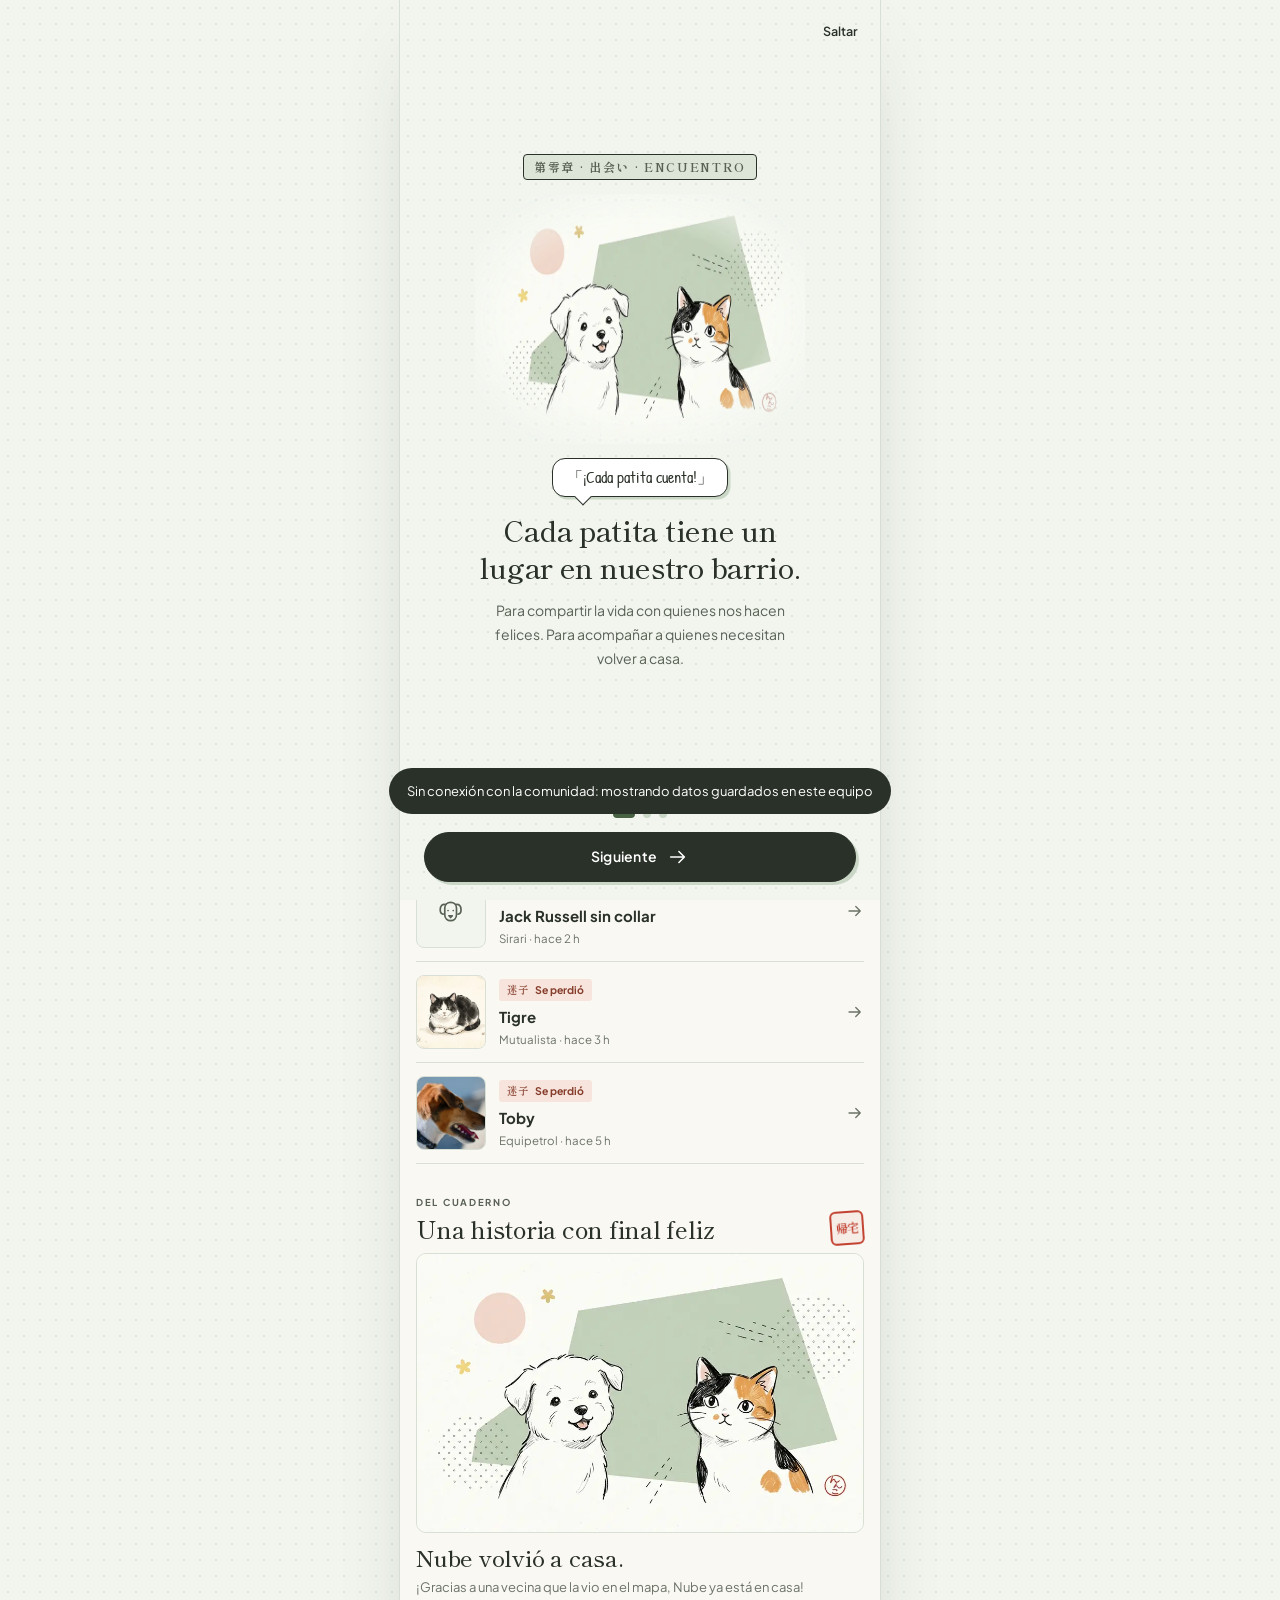
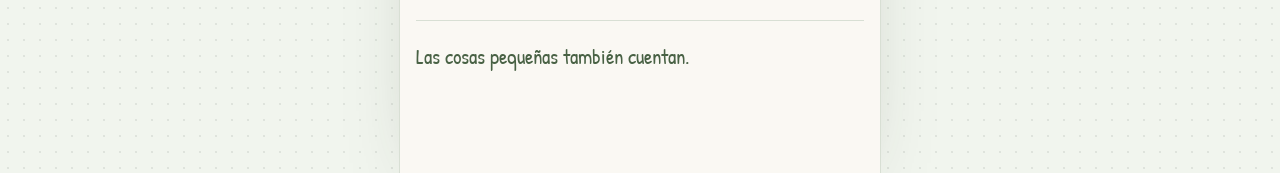
==== dev.html @ 10333ebd "4 Patitas Japón: app móvil en un solo HTML con estilo editorial japonés Bienvenida, avisos con mapa " ====
<!doctype html>
<html lang="es">
<head>
<meta charset="utf-8">
<meta name="viewport" content="width=device-width, initial-scale=1, viewport-fit=cover">
<title>4 Patitas · Cada patita cuenta</title>
<meta name="description" content="Mascotas perdidas, vistas y encontradas en Santa Cruz de la Sierra. Un cuaderno de barrio con estilo japonés.">
<meta name="theme-color" content="#faf8f3">
<meta name="mobile-web-app-capable" content="yes">
<meta name="apple-mobile-web-app-capable" content="yes">
<link rel="preconnect" href="https://fonts.googleapis.com">
<link rel="preconnect" href="https://fonts.gstatic.com" crossorigin>
<link href="https://fonts.googleapis.com/css2?family=Shippori+Mincho:wght@500;700&family=Patrick+Hand&family=Plus+Jakarta+Sans:wght@400;500;600;700&display=swap" rel="stylesheet">
<link rel="icon" type="image/svg+xml" href="assets/logo-original.svg">
<link rel="stylesheet" href="vendor/leaflet.min.css">
<link rel="stylesheet" href="src/css/app.css">
</head>
<body>
<div id="app"></div>
<script src="vendor/vue.global.prod.min.js"></script>
<script src="vendor/leaflet.min.js"></script>
<script src="vendor/supabase.min.js"></script>
<script src="src/js/config.js"></script>
<script src="src/js/data.js"></script>
<script src="src/js/api.js"></script>
<script src="src/js/app.js"></script>
</body>
</html>
---- src/css/app.css ----
/* =====================================================================
   4 PATITAS JAPÓN · app para celular
   Basado en el diseño original (referencia/original.html): editorial japonés
   contemporáneo, papel, tinta verde grisácea, pastel salvia, sello hanko rojo,
   Shippori Mincho + Patrick Hand + Plus Jakarta Sans y garabatos a tinta.
   Mobile-first: una columna de hasta 480px; en pantallas grandes se ve como
   un cuaderno centrado sobre papel punteado. Tema único claro, a propósito.
   ===================================================================== */
:root{
  --paper:#faf8f3; --white:#ffffff; --ink:#2a3128; --ink-light:#596155; --muted:#6b7367; --line:#d8dfd4;
  --pastel:#dce5d8; --pastel-light:#f1f5ee; --pastel-dark:#cad7c6;
  --green:#486144; --green-dark:#31442f; --yellow:#f4dd7e; --hanko:#c24332; --blue:#405c6d;
  --serif:'Shippori Mincho','Hiragino Mincho ProN','Yu Mincho',Georgia,serif;
  --hand:'Patrick Hand','Segoe Print',cursive;
  --sans:'Plus Jakarta Sans',-apple-system,BlinkMacSystemFont,'Segoe UI',sans-serif;
  --top:58px; --nav:68px; --r:14px;
  --safe-b:env(safe-area-inset-bottom,0px); --safe-t:env(safe-area-inset-top,0px);
  color-scheme:light;
}
*{box-sizing:border-box;margin:0;padding:0}
html{-webkit-text-size-adjust:100%;background:var(--pastel-light);overflow-x:clip}
body{font-family:var(--sans);font-size:15px;line-height:1.7;color:var(--ink);background:var(--pastel-light) radial-gradient(rgba(42,49,40,.09) 1.1px,transparent 1.2px) 0 0/16px 16px;-webkit-font-smoothing:antialiased;overflow-x:clip}
img{display:block;max-width:100%}
a{color:inherit;text-decoration:none}
button,input,select,textarea{font:inherit;color:inherit}
button{cursor:pointer;border:0;background:none;-webkit-tap-highlight-color:transparent}
[hidden]{display:none!important}
:focus-visible{outline:2.5px solid var(--hanko);outline-offset:3px;border-radius:6px}
h1,h2,h3{font-family:var(--serif);font-weight:500;line-height:1.28;letter-spacing:-.01em;text-wrap:balance}
.icon{width:22px;height:22px;flex-shrink:0;fill:none;stroke:currentColor;stroke-width:1.7;stroke-linecap:round;stroke-linejoin:round}

/* ---------- el "teléfono": una columna centrada ---------- */
.phone{position:relative;max-width:480px;min-height:100vh;min-height:100dvh;margin:0 auto;background:var(--paper);box-shadow:0 0 0 1px var(--line)}
@media (min-width:560px){ .phone{box-shadow:0 0 0 1px var(--line),0 30px 80px -40px rgba(42,49,40,.35)} }

/* ---------- barra superior ---------- */
.top{position:sticky;top:0;z-index:40;display:flex;align-items:center;justify-content:space-between;gap:10px;height:calc(var(--top) + var(--safe-t));padding:var(--safe-t) 16px 0;background:rgba(250,248,243,.94);backdrop-filter:blur(8px);-webkit-backdrop-filter:blur(8px);border-bottom:1px solid var(--line)}
.brand{display:flex;align-items:center;gap:8px}
.brand img{width:44px;height:auto}
.brand span{font-family:var(--hand);font-size:26px;line-height:1;padding-top:3px}
.brand .titulo{height:34px;width:auto}
.place{display:flex;align-items:center;gap:6px;font-size:11px;line-height:1.25;text-align:right}
.place small{display:block;color:var(--muted);font-size:9.5px}
.place .icon{width:16px;height:16px}
.avatar-btn{width:38px;height:38px;border-radius:50%;border:1.5px solid var(--ink);display:grid;place-items:center;background:var(--pastel);overflow:hidden;font-family:var(--serif);font-weight:700}
.avatar-btn img{width:100%;height:100%;object-fit:cover}
.top__end{display:flex;align-items:center;gap:10px}

/* ---------- vistas ---------- */
.view{padding:18px 16px calc(var(--nav) + 34px + var(--safe-b));animation:enter .45s cubic-bezier(.2,.7,.2,1)}
@keyframes enter{from{opacity:0;transform:translateY(10px)}to{opacity:1;transform:none}}
.stagger>*{animation:enter .5s cubic-bezier(.2,.7,.2,1) both}
.stagger>*:nth-child(2){animation-delay:.05s}.stagger>*:nth-child(3){animation-delay:.1s}.stagger>*:nth-child(4){animation-delay:.15s}
.stagger>*:nth-child(5){animation-delay:.2s}.stagger>*:nth-child(6){animation-delay:.25s}.stagger>*:nth-child(n+7){animation-delay:.3s}

/* ---------- piezas editoriales japonesas ---------- */
.eyebrow{display:block;font-size:9.5px;font-weight:700;letter-spacing:.18em;text-transform:uppercase;color:var(--ink-light)}
.hand{font-family:var(--hand);color:var(--green);font-size:21px;line-height:1.3}
.badge{display:inline-flex;align-items:center;gap:8px;padding:4px 14px 4px 6px;background:var(--pastel);border:1.5px solid var(--ink);border-radius:24px;font-family:var(--hand);font-size:15.5px;font-weight:700;box-shadow:2px 2px 0 var(--ink);white-space:nowrap}
.badge__ico{width:28px;height:28px;border-radius:50%;background:var(--paper);border:1.2px dashed var(--ink);display:grid;place-items:center}
.badge__ico .icon{width:16px;height:16px}
.bubble{position:relative;display:inline-block;background:var(--white);border:1.6px solid var(--ink);border-radius:13px;padding:5px 14px;font-family:var(--hand);font-size:16px;box-shadow:2.5px 2.5px 0 var(--pastel-dark)}
.bubble--tail::after{content:'';position:absolute;bottom:-7px;left:24px;width:11px;height:11px;background:var(--white);border-right:1.6px solid var(--ink);border-bottom:1.6px solid var(--ink);transform:rotate(45deg)}
.jp-tag{display:inline-block;font-family:var(--serif);font-size:12px;font-weight:700;letter-spacing:.14em;padding:2px 10px;background:var(--pastel);border:1px solid var(--ink);border-radius:4px;color:var(--ink-light)}
.sketch{background:url("data:image/svg+xml,%3Csvg xmlns='http://www.w3.org/2000/svg' width='80' height='8' viewBox='0 0 80 8'%3E%3Cpath d='M2 5 Q 20 1, 40 5 T 78 5' fill='none' stroke='%232a3128' stroke-width='2' stroke-linecap='round'/%3E%3C/svg%3E") repeat-x bottom/56px 6px;padding-bottom:7px;-webkit-box-decoration-break:clone;box-decoration-break:clone}
.hanko{display:inline-grid;place-items:center;width:34px;height:34px;border:2px solid var(--hanko);border-radius:6px;color:var(--hanko);font-family:var(--serif);font-weight:700;font-size:12px;line-height:1.05;text-align:center;background:rgba(194,67,50,.06);transform:rotate(-4deg);flex-shrink:0;letter-spacing:-.05em}
.hanko--sm{width:26px;height:26px;font-size:10px;border-width:1.5px}
.rule{height:1px;background:var(--line);border:0;margin:22px 0}
.wave{display:block;width:100%;height:10px;color:var(--ink);opacity:.8}
.dashed-ring{border-radius:50%;border:1.5px dashed rgba(42,49,40,.45);padding:3px;background:var(--pastel)}

/* ---------- botones ---------- */
.btn{display:inline-flex;align-items:center;justify-content:center;gap:10px;min-height:48px;padding:12px 22px;border-radius:28px;background:var(--ink);color:#fff;border:1.5px solid var(--ink);font-weight:600;font-size:14px;letter-spacing:.02em;box-shadow:3px 3px 0 var(--pastel-dark);transition:transform .15s,box-shadow .15s}
.btn:active{transform:translate(2px,2px);box-shadow:1px 1px 0 var(--pastel-dark)}
.btn--light{background:var(--white);color:var(--ink)}
.btn--green{background:var(--green);border-color:var(--green-dark)}
.btn--sm{min-height:40px;padding:8px 15px;font-size:13px}
.btn--full{width:100%}
.btn:disabled{opacity:.5;pointer-events:none}
.link{display:inline-flex;align-items:center;gap:10px;min-height:40px;font-size:13.5px;font-weight:600;border-bottom:1px solid currentColor}
.chip{display:inline-flex;align-items:center;gap:7px;min-height:38px;padding:6px 13px;border-radius:20px;border:1px solid var(--line);background:var(--white);font-size:12.5px;white-space:nowrap}
.chip.on{background:var(--ink);border-color:var(--ink);color:#fff}
.dot{width:7px;height:7px;border-radius:50%;background:var(--c);flex-shrink:0}
.status{display:inline-flex;align-items:center;gap:6px;min-height:22px;padding:1px 8px;font-size:10.5px;font-weight:700;background:var(--bg);color:var(--fg);border-radius:3px;white-space:nowrap}
.status b{font-family:var(--serif);font-weight:700;opacity:.8}

/* ---------- inicio ---------- */
.hello{display:flex;justify-content:space-between;align-items:flex-start;gap:14px}
.hello h1{font-size:32px;line-height:1.3;margin-top:6px}
.hello p{color:var(--muted);font-size:13.5px;margin-top:14px}
.hello__art{width:96px;flex-shrink:0;margin-top:14px}
.directory{margin-top:22px;border-top:1px solid var(--line)}
.directory a{display:flex;align-items:center;gap:14px;min-height:66px;border-bottom:1px solid var(--line)}
.directory .n{font-family:var(--serif);font-size:26px;color:var(--green);width:34px}
.directory strong{display:block;font-size:14px}
.directory span{display:block;font-size:11.5px;color:var(--muted)}
.directory .icon:last-child{margin-left:auto;width:18px}
.heading{display:flex;justify-content:space-between;align-items:flex-end;gap:12px;margin:30px 0 8px}
.heading h2{font-size:24px;margin-top:4px}
.strip{margin:26px -16px 0;background:var(--white);border-block:1px solid var(--line);padding:18px 16px;display:grid;grid-template-columns:1fr auto;gap:12px;align-items:center}
.strip img{width:100%;max-width:260px;border-radius:10px}
.strip .hand{transform:rotate(-3deg)}
.story{display:block;width:100%;text-align:left;margin-top:8px}
.story img{width:100%;aspect-ratio:16/10;object-fit:cover;border-radius:10px;border:1px solid var(--line)}
.story h3{font-size:23px;margin:10px 0 4px}
.story p{font-size:13px;color:var(--muted)}

/* tarjeta de aviso */
.report{display:flex;align-items:center;gap:13px;width:100%;text-align:left;padding:13px 0;border-bottom:1px solid var(--line)}
.report__img{width:70px;height:74px;border-radius:8px;overflow:hidden;flex-shrink:0;background:var(--pastel-light);border:1px solid var(--line)}
.report__img img{width:100%;height:100%;object-fit:cover}
.report > div{flex:1;min-width:0}
.report strong{display:block;font-size:15px;margin-top:3px;overflow:hidden;text-overflow:ellipsis;white-space:nowrap}
.report p{font-size:11.5px;color:var(--muted)}
.report > .icon{width:18px;color:var(--muted)}
.blank{width:100%;height:100%;display:grid;place-items:center;color:var(--ink-light)}
.blank .icon{width:46%;height:46%;stroke-width:1.3}

/* ---------- avisos: mapa y lista ---------- */
.view-head h1{font-size:30px;line-height:1.3;margin:10px 0 8px}
.view-head p{font-size:13px;color:var(--muted)}
.filters{display:flex;gap:6px;overflow-x:auto;scrollbar-width:none;margin:16px -16px 0;padding:0 16px 2px}
.filters::-webkit-scrollbar{display:none}
.search{display:flex;align-items:center;gap:10px;min-height:46px;padding:0 14px;margin-top:12px;background:var(--white);border:1px solid var(--line);border-radius:24px}
.search input{border:0;outline:0;background:none;width:100%;font-size:16px}
.search .icon{width:18px;color:var(--muted)}
.seg{display:grid;grid-template-columns:1fr 1fr;margin-top:12px;border:1.5px solid var(--ink);border-radius:24px;overflow:hidden}
.seg button{min-height:42px;display:flex;align-items:center;justify-content:center;gap:8px;font-size:13px;font-weight:600}
.seg button.on{background:var(--green);color:#fff}
.mapbox{position:relative;margin:14px -16px 0;height:min(62vh,520px);border-block:1px solid var(--line);background:var(--pastel-light)}
.map{position:absolute;inset:0;z-index:1}
.map__tag{position:absolute;z-index:500;top:10px;left:10px;background:var(--white);border:1px solid var(--line);padding:5px 10px;font-size:9px;letter-spacing:.12em;font-weight:700;border-radius:3px}
.map__me{position:absolute;z-index:500;right:10px;bottom:14px}
.map__hint{position:absolute;z-index:500;left:50%;top:10px;transform:translateX(-50%);max-width:calc(100% - 140px)}
.tiles{filter:saturate(.55) sepia(.12) brightness(1.04) contrast(.95)}
.pin{width:46px;height:46px;background:#fff;padding:3px;border:2.2px solid var(--c);border-radius:50% 50% 50% 4px;transform:rotate(-45deg);box-shadow:2px 2px 0 rgba(42,49,40,.18)}
.pin img,.pin .blank{width:100%!important;height:100%!important;border-radius:50%;object-fit:cover;transform:rotate(45deg);max-width:none!important}
.pin .blank{background:var(--bg)}
.pin .blank .icon{width:24px;height:24px}
.pin.lost{animation:pulse 2.4s ease-in-out infinite}
@keyframes pulse{50%{box-shadow:0 0 0 7px rgba(194,67,50,.14),2px 2px 0 rgba(42,49,40,.18)}}
.me-dot{width:18px;height:18px;border-radius:50%;background:var(--blue);border:3px solid #fff;box-shadow:0 0 0 6px rgba(64,92,109,.25)}
.ring-label{font:700 9.5px/1 var(--sans);letter-spacing:.08em;color:var(--ink-light);background:var(--paper);padding:3px 6px;border-radius:3px;white-space:nowrap;transform:translate(-50%,-50%);display:inline-block}
.zone-label{font:600 11px/1 var(--sans);color:var(--ink-light);white-space:nowrap;transform:translate(-50%,-50%)}
.river-label{font:16px/1 var(--hand);color:var(--blue);white-space:nowrap;transform:translate(-50%,-50%) rotate(-82deg);display:inline-block}
.leaflet-container{font-family:var(--sans)}
.leaflet-control-attribution{font-size:9px!important}
.leaflet-bar{border:1px solid var(--line)!important;border-radius:6px!important;box-shadow:none!important}
.leaflet-bar a{color:var(--ink)!important}
.leaflet-top.leaflet-left{top:44px}
.peek{position:absolute;z-index:600;left:10px;right:10px;bottom:12px;display:flex;align-items:center;gap:12px;padding:10px;background:var(--white);border:1.5px solid var(--ink);border-radius:var(--r);box-shadow:3px 3px 0 var(--pastel-dark);text-align:left;animation:up .3s cubic-bezier(.2,.7,.2,1)}
@keyframes up{from{transform:translateY(20px);opacity:0}}
.peek .report__img{width:58px;height:58px}
.peek strong{display:block;font-size:14.5px}
.peek p{font-size:11px;color:var(--muted)}
.map-note{font-size:10.5px;color:var(--muted);margin-top:10px}

/* ---------- hojas (detalle, cuenta, publicar) ---------- */
.sheet-bg{position:fixed;inset:0;z-index:70;background:rgba(42,49,40,.45);animation:fade .25s}
@keyframes fade{from{opacity:0}}
.sheet{position:fixed;z-index:71;left:50%;bottom:0;width:100%;max-width:480px;max-height:94dvh;transform:translateX(-50%);background:var(--paper);border-radius:20px 20px 0 0;overflow-y:auto;overscroll-behavior:contain;animation:sheet .38s cubic-bezier(.2,.8,.2,1);padding-bottom:calc(24px + var(--safe-b))}
@keyframes sheet{from{transform:translate(-50%,100%)}}
.sheet__grab{position:sticky;top:0;z-index:3;display:flex;justify-content:center;padding:8px 0 4px;background:linear-gradient(var(--paper) 70%,transparent)}
.sheet__grab i{width:42px;height:4px;border-radius:4px;background:var(--line)}
.sheet__x{position:absolute;top:12px;right:12px;z-index:4;width:40px;height:40px;border-radius:50%;background:var(--white);border:1.5px solid var(--ink);display:grid;place-items:center}
.sheet__body{padding:6px 18px 0}
.detail-photo{width:100%;aspect-ratio:4/3;object-fit:cover;background:var(--pastel-light)}
.detail-photo.blank{display:grid}
.detail h2{font-size:30px;margin:10px 0 6px}
.meta{font-size:12px;color:var(--muted)}
.kv{display:grid;grid-template-columns:auto 1fr;gap:6px 16px;font-size:13.5px;margin-top:14px;padding-top:12px;border-top:1px solid var(--line)}
.kv dt{font-size:9.5px;font-weight:700;letter-spacing:.14em;text-transform:uppercase;color:var(--muted);padding-top:3px}
.actions{display:flex;flex-wrap:wrap;gap:8px;margin-top:18px}
.iconbtn{display:inline-flex;align-items:center;justify-content:center;gap:6px;min-width:44px;min-height:44px;padding:0 12px;border-radius:22px;border:1px solid var(--line);background:var(--white);font-size:12.5px;font-weight:600}
.iconbtn.on{background:var(--pastel);border-color:var(--ink)}
.iconbtn.on .icon{fill:var(--pastel-dark)}
.match{display:flex;align-items:center;gap:10px;width:100%;text-align:left;padding:9px;border:1.5px solid var(--ink);border-radius:var(--r);background:var(--pastel-light);margin-top:8px}
.match .report__img{width:46px;height:46px;border-radius:50%}
.comments{margin-top:22px;padding-top:16px;border-top:1px solid var(--line)}
.comments h3{font-size:21px}
.comment{font-size:13.5px;margin-top:10px;padding:9px 13px;background:var(--white);border:1px solid var(--line);border-radius:14px 14px 14px 4px}
.comment-form{display:flex;gap:8px;margin-top:12px}
.input{width:100%;min-height:46px;padding:11px 13px;border:1px solid var(--line);border-radius:10px;background:var(--white);font-size:16px;outline:none}
.input:focus{border-color:var(--ink)}
textarea.input{min-height:96px;resize:vertical}

/* ---------- publicar ---------- */
.form{display:grid;gap:16px;margin-top:16px}
.field{display:grid;gap:6px}
.field>label,.field>span{font-size:12.5px;font-weight:700}
.field small{font-size:11px;color:var(--muted);font-weight:500}
.types{display:grid;grid-template-columns:repeat(3,1fr);gap:8px}
.types button{min-height:74px;border:1px solid var(--line);border-radius:12px;background:var(--white);display:flex;flex-direction:column;align-items:center;justify-content:center;gap:5px;font-size:12px;font-weight:600}
.types button.on{background:var(--bg);color:var(--fg);border:1.5px solid var(--ink);box-shadow:2px 2px 0 var(--ink)}
.species{display:flex;gap:6px;flex-wrap:wrap}
.photo-drop{position:relative;display:flex;flex-direction:column;align-items:center;justify-content:center;gap:6px;min-height:150px;border:1.5px dashed #9fae98;border-radius:12px;background:var(--white);overflow:hidden;cursor:pointer;text-align:center}
.photo-drop img{width:100%;max-height:240px;object-fit:cover}
.photo-drop input{position:absolute;inset:0;opacity:0;cursor:pointer}
.photo-drop strong{font-size:13.5px}
.photo-drop span{font-size:11px;color:var(--muted)}
.pickmap{height:220px;border-radius:12px;overflow:hidden;border:1px solid var(--line)}
.grid2{display:grid;grid-template-columns:1fr 1fr;gap:12px}
.error{background:#f7e4dc;color:#863d2c;padding:10px 12px;border-radius:8px;font-size:13px}

/* ---------- cuaderno ---------- */
.tabs{display:flex;gap:22px;border-block:1px solid var(--line);margin:16px 0 22px;overflow-x:auto;scrollbar-width:none}
.tabs button{min-height:46px;font-size:13px;border-bottom:2px solid transparent;white-space:nowrap}
.tabs button.on{border-color:var(--green);font-weight:700}
.post{margin-bottom:26px;padding-bottom:20px;border-bottom:1px solid var(--line)}
.post__head{display:flex;align-items:center;gap:10px;margin-bottom:12px}
.post__head .report__img{width:38px;height:38px;border-radius:50%}
.post__head strong{display:block;font-size:13px}
.post__head small{display:block;font-size:10.5px;color:var(--muted)}
.post__photo{display:block;width:100%;border-radius:12px;overflow:hidden;background:var(--pastel-light);border:1px solid var(--line)}
.post__photo img{width:100%;aspect-ratio:4/3;object-fit:cover}
.post__photo .blank{aspect-ratio:4/3}
.post__bar{display:flex;align-items:center;gap:16px;margin-top:8px}
.post__bar button{display:flex;align-items:center;gap:6px;min-height:42px;font-size:12px}
.post__bar button:last-child{margin-left:auto}
.post__bar .on{color:var(--hanko)}
.post__bar .on .icon{fill:#f7e4dc}
.post h2{font-size:23px;margin:6px 0 4px}
.post p{font-size:14px;line-height:1.8}
.traits{display:flex;flex-wrap:wrap;gap:6px;margin-top:10px}
.traits span{font-size:11px;padding:2px 10px;border:1px solid var(--line);border-radius:12px;background:var(--white)}
.letter{background:var(--white);border:1px solid var(--line);padding:20px 18px;margin-top:6px;border-radius:4px}
.letter p{font-family:var(--serif);font-size:18px;line-height:1.65;margin:10px 0}

/* ---------- guardados y vacíos ---------- */
.empty{text-align:center;padding:30px 16px;border:1.5px dashed var(--line);border-radius:var(--r);background:var(--white);margin-top:10px}
.empty img{width:150px;margin:0 auto 12px;border-radius:50%}
.empty h2{font-size:23px}
.empty p{font-size:13px;color:var(--muted);margin:10px auto 16px;max-width:300px}

/* ---------- barra inferior ---------- */
.nav{position:fixed;z-index:50;left:50%;bottom:0;transform:translateX(-50%);width:100%;max-width:480px;display:grid;grid-template-columns:repeat(5,1fr);align-items:end;padding:6px 6px calc(6px + var(--safe-b));background:rgba(255,255,255,.97);border-top:1px solid var(--line)}
.nav a{display:flex;flex-direction:column;align-items:center;gap:2px;padding:6px 0;font-size:10.5px;color:var(--ink-light);border-radius:12px}
.nav a.on{color:var(--green-dark);font-weight:700;background:var(--pastel-light)}
.nav a.on .icon{color:var(--green)}
.nav a.plus .plus{width:46px;height:46px;border-radius:50%;background:var(--green);color:#fff;display:grid;place-items:center;border:1.5px solid var(--green-dark);box-shadow:2px 2px 0 var(--pastel-dark);margin-top:-18px}
.nav a.plus .plus .icon{width:24px;height:24px;stroke-width:2.2;color:#fff}
.nav a.plus.on{background:none}

/* ---------- bienvenida ---------- */
.welcome{position:fixed;inset:0;z-index:90;background:var(--pastel-light) radial-gradient(rgba(42,49,40,.09) 1.1px,transparent 1.2px) 0 0/16px 16px;display:flex;flex-direction:column;max-width:480px;margin:0 auto;padding:calc(14px + var(--safe-t)) 0 calc(18px + var(--safe-b))}
.welcome__slides{flex:1;display:flex;overflow-x:auto;scroll-snap-type:x mandatory;scrollbar-width:none}
.welcome__slides::-webkit-scrollbar{display:none}
.slide{flex:0 0 100%;scroll-snap-align:center;display:flex;flex-direction:column;align-items:center;justify-content:center;gap:14px;padding:0 24px;text-align:center}
.slide img{width:min(82%,330px);border-radius:16px;mask-image:radial-gradient(ellipse 62% 60% at 50% 50%,#000 60%,transparent 100%);-webkit-mask-image:radial-gradient(ellipse 62% 60% at 50% 50%,#000 60%,transparent 100%)}
.slide h1{font-size:29px}
.slide p{font-size:14px;color:var(--ink-light);max-width:320px}
.welcome__foot{display:flex;flex-direction:column;align-items:center;gap:14px;padding:0 24px}
.dots{display:flex;gap:8px}
.dots i{width:8px;height:8px;border-radius:50%;background:var(--pastel-dark);transition:.3s}
.dots i.on{width:22px;border-radius:5px;background:var(--green)}
.skip{position:absolute;top:calc(12px + var(--safe-t));right:16px;font-size:12.5px;font-weight:600;min-height:40px;padding:0 6px}

/* ---------- cuenta ---------- */
.eauth{display:grid;gap:12px;margin-top:14px}
.eauth__tabs{display:grid;grid-template-columns:1fr 1fr;border:1.5px solid var(--ink);border-radius:24px;overflow:hidden}
.eauth__tabs button{min-height:42px;font-size:13px;font-weight:600}
.eauth__tabs button.on{background:var(--green);color:#fff}
.eauth__pass{position:relative}
.eauth__pass .input{padding-right:50px}
.eauth__eye{position:absolute;right:4px;top:50%;transform:translateY(-50%);width:42px;height:42px;display:grid;place-items:center}
.ok{background:#e6eddf;color:#405637;padding:10px 12px;border-radius:8px;font-size:13px}
.textlink{font-size:13px;font-weight:600;text-decoration:underline;text-underline-offset:3px;justify-self:center;min-height:40px}
.faq{border-top:1px solid var(--line);margin-top:10px}
.faq details{border-bottom:1px solid var(--line)}
.faq summary{display:flex;justify-content:space-between;gap:14px;padding:15px 0;font-size:14px;cursor:pointer;list-style:none}
.faq summary::-webkit-details-marker{display:none}
.faq summary::after{content:'+';font-size:20px;line-height:1;transition:transform .2s}
.faq details[open] summary::after{transform:rotate(45deg)}
.faq details p{font-size:13px;color:var(--muted);padding-bottom:16px}

.toast{position:fixed;z-index:120;left:50%;bottom:calc(var(--nav) + 18px + var(--safe-b));transform:translateX(-50%);max-width:calc(100% - 32px);width:max-content;background:var(--ink);color:#fff;padding:12px 18px;border-radius:24px;font-size:13px;text-align:center;animation:up .3s}
.live{display:inline-block;width:7px;height:7px;border-radius:50%;background:var(--green);margin-right:5px;vertical-align:middle;animation:blink 1.8s ease-in-out infinite}
@keyframes blink{50%{opacity:.3}}

@media (prefers-reduced-motion:reduce){*,*::before,*::after{animation:none!important;transition:none!important}}
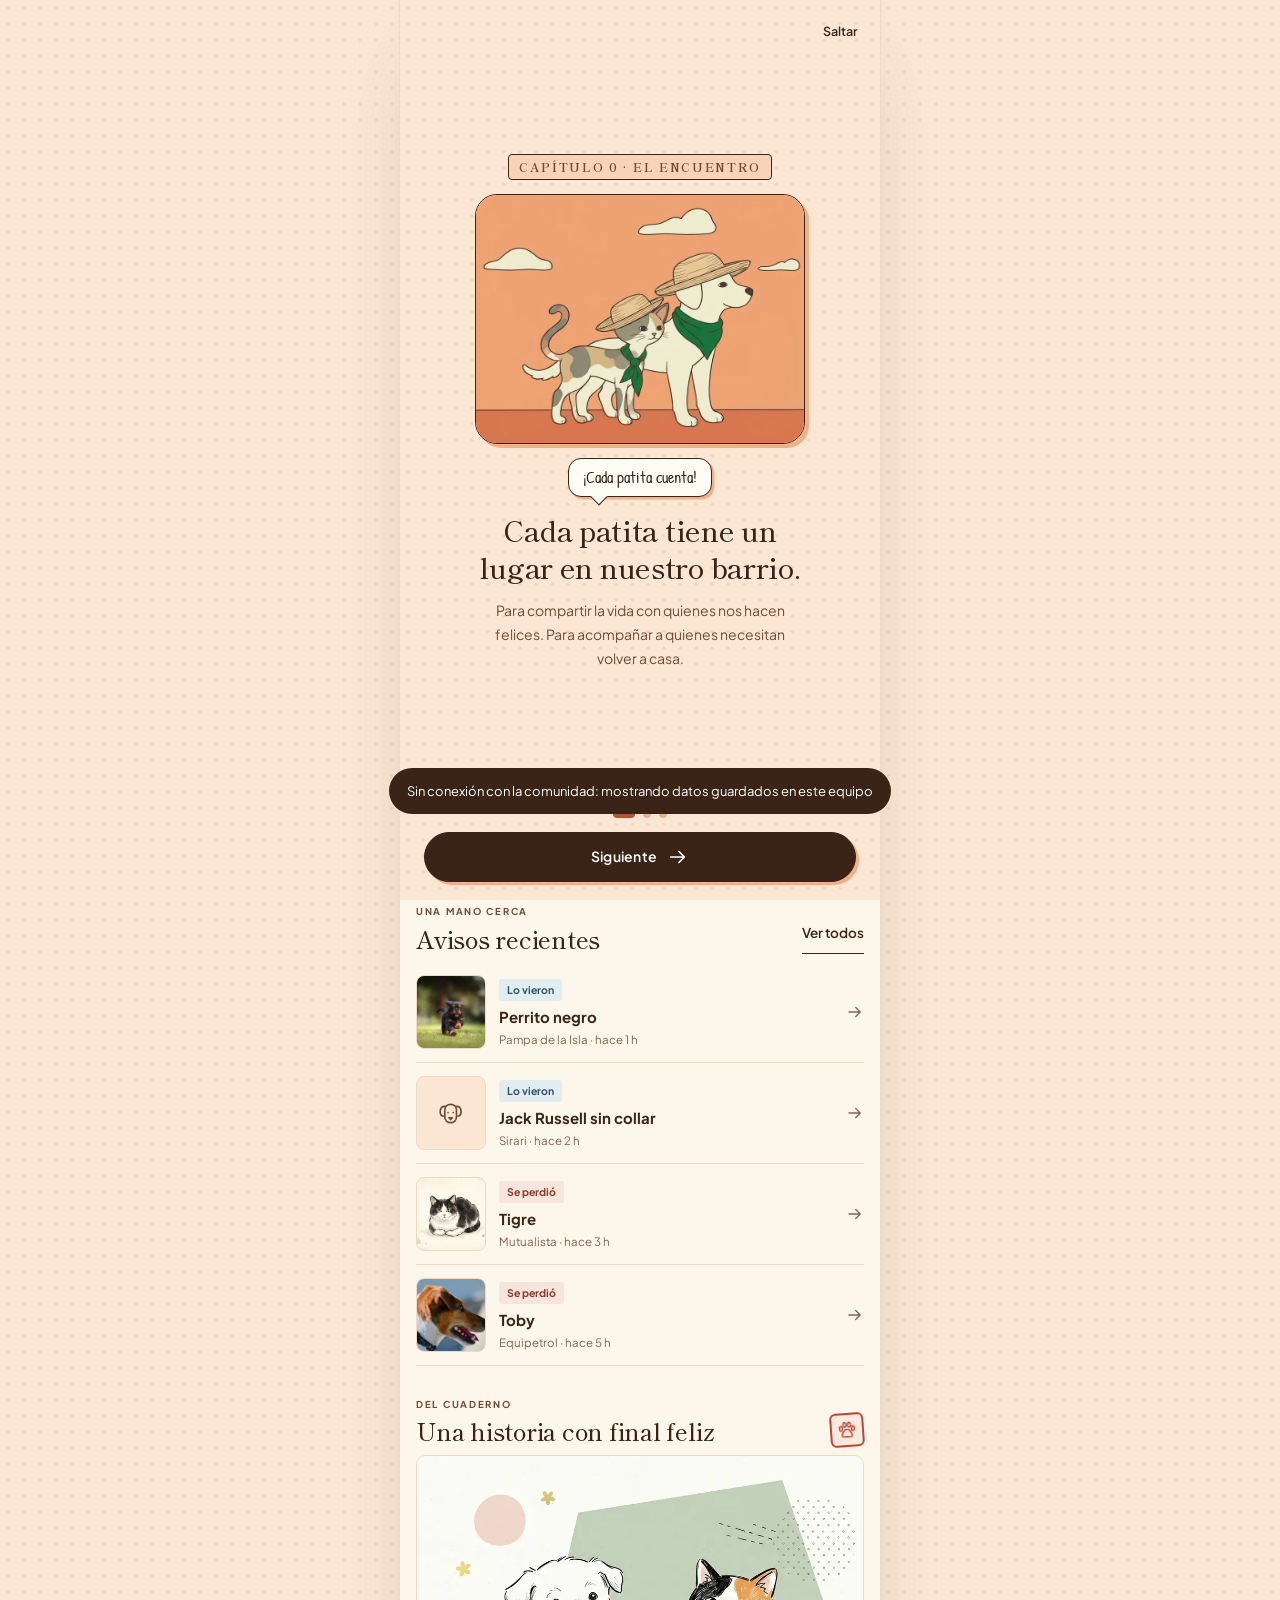
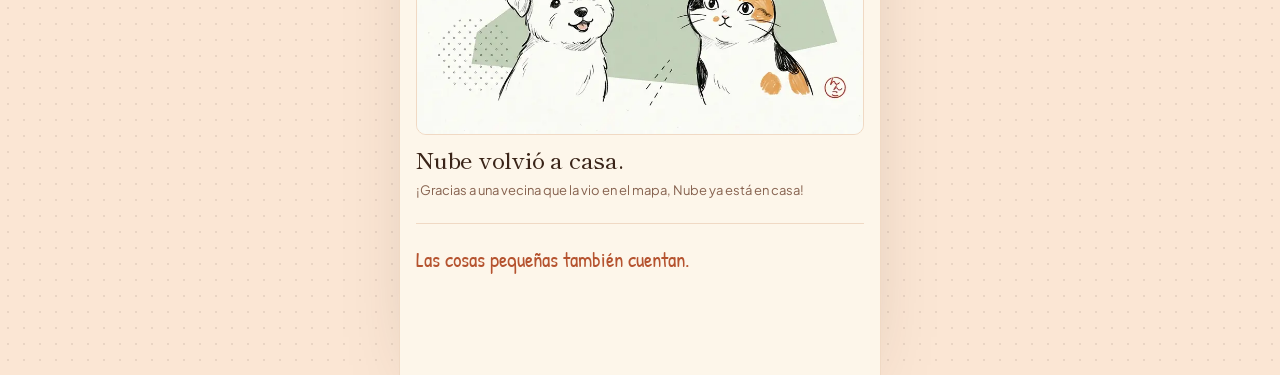
==== commit d7ee0977: "Paleta salmón y terracota, mascota oficial y logotipo nuevo (versión 1.1) - Paleta tomada de la ilus" ====
--- a/dev.html
+++ b/dev.html
@@ -5,13 +5,13 @@
 <meta name="viewport" content="width=device-width, initial-scale=1, viewport-fit=cover">
 <title>4 Patitas · Cada patita cuenta</title>
 <meta name="description" content="Mascotas perdidas, vistas y encontradas en Santa Cruz de la Sierra. Un cuaderno de barrio con estilo japonés.">
-<meta name="theme-color" content="#faf8f3">
+<meta name="theme-color" content="#fbe6d4">
 <meta name="mobile-web-app-capable" content="yes">
 <meta name="apple-mobile-web-app-capable" content="yes">
 <link rel="preconnect" href="https://fonts.googleapis.com">
 <link rel="preconnect" href="https://fonts.gstatic.com" crossorigin>
 <link href="https://fonts.googleapis.com/css2?family=Shippori+Mincho:wght@500;700&family=Patrick+Hand&family=Plus+Jakarta+Sans:wght@400;500;600;700&display=swap" rel="stylesheet">
-<link rel="icon" type="image/svg+xml" href="assets/logo-original.svg">
+<link rel="icon" type="image/png" href="assets/icono.png">
 <link rel="stylesheet" href="vendor/leaflet.min.css">
 <link rel="stylesheet" href="src/css/app.css">
 </head>
--- a/src/css/app.css
+++ b/src/css/app.css
@@ -1,15 +1,17 @@
 /* =====================================================================
    4 PATITAS JAPÓN · app para celular
-   Basado en el diseño original (referencia/original.html): editorial japonés
-   contemporáneo, papel, tinta verde grisácea, pastel salvia, sello hanko rojo,
+   Basado en el diseño original (referencia/original.html): editorial de inspiración
+   japonesa, papel crema, tinta café, tonos salmón y terracota, sello hanko rojo,
    Shippori Mincho + Patrick Hand + Plus Jakarta Sans y garabatos a tinta.
    Mobile-first: una columna de hasta 480px; en pantallas grandes se ve como
    un cuaderno centrado sobre papel punteado. Tema único claro, a propósito.
    ===================================================================== */
 :root{
-  --paper:#faf8f3; --white:#ffffff; --ink:#2a3128; --ink-light:#596155; --muted:#6b7367; --line:#d8dfd4;
-  --pastel:#dce5d8; --pastel-light:#f1f5ee; --pastel-dark:#cad7c6;
-  --green:#486144; --green-dark:#31442f; --yellow:#f4dd7e; --hanko:#c24332; --blue:#405c6d;
+  /* paleta tomada de la ilustración de la mascota: cielo salmón, suelo terracota, nubes crema, tinta café */
+  --paper:#fdf6ea; --white:#fffcf5; --ink:#3a2418; --ink-light:#6e4b38; --muted:#86624f; --line:#f0d9c4;
+  --pastel:#f9d3b8; --pastel-light:#fbe6d4; --pastel-dark:#efb08c;
+  --green:#b5532f; --green-dark:#86391d; --yellow:#efd49b; --hanko:#c24332; --blue:#405c6d;
+  --salmon:#efa274; --terracota:#d7774f; --bandana:#1b743c;
   --serif:'Shippori Mincho','Hiragino Mincho ProN','Yu Mincho',Georgia,serif;
   --hand:'Patrick Hand','Segoe Print',cursive;
   --sans:'Plus Jakarta Sans',-apple-system,BlinkMacSystemFont,'Segoe UI',sans-serif;
@@ -19,7 +21,7 @@
 }
 *{box-sizing:border-box;margin:0;padding:0}
 html{-webkit-text-size-adjust:100%;background:var(--pastel-light);overflow-x:clip}
-body{font-family:var(--sans);font-size:15px;line-height:1.7;color:var(--ink);background:var(--pastel-light) radial-gradient(rgba(42,49,40,.09) 1.1px,transparent 1.2px) 0 0/16px 16px;-webkit-font-smoothing:antialiased;overflow-x:clip}
+body{font-family:var(--sans);font-size:15px;line-height:1.7;color:var(--ink);background:var(--pastel-light) radial-gradient(rgba(58,36,24,.09) 1.1px,transparent 1.2px) 0 0/16px 16px;-webkit-font-smoothing:antialiased;overflow-x:clip}
 img{display:block;max-width:100%}
 a{color:inherit;text-decoration:none}
 button,input,select,textarea{font:inherit;color:inherit}
@@ -31,14 +33,14 @@
 
 /* ---------- el "teléfono": una columna centrada ---------- */
 .phone{position:relative;max-width:480px;min-height:100vh;min-height:100dvh;margin:0 auto;background:var(--paper);box-shadow:0 0 0 1px var(--line)}
-@media (min-width:560px){ .phone{box-shadow:0 0 0 1px var(--line),0 30px 80px -40px rgba(42,49,40,.35)} }
+@media (min-width:560px){ .phone{box-shadow:0 0 0 1px var(--line),0 30px 80px -40px rgba(58,36,24,.35)} }
 
 /* ---------- barra superior ---------- */
-.top{position:sticky;top:0;z-index:40;display:flex;align-items:center;justify-content:space-between;gap:10px;height:calc(var(--top) + var(--safe-t));padding:var(--safe-t) 16px 0;background:rgba(250,248,243,.94);backdrop-filter:blur(8px);-webkit-backdrop-filter:blur(8px);border-bottom:1px solid var(--line)}
+.top{position:sticky;top:0;z-index:40;display:flex;align-items:center;justify-content:space-between;gap:10px;height:calc(var(--top) + var(--safe-t));padding:var(--safe-t) 16px 0;background:rgba(253,246,234,.94);backdrop-filter:blur(8px);-webkit-backdrop-filter:blur(8px);border-bottom:1px solid var(--line)}
 .brand{display:flex;align-items:center;gap:8px}
 .brand img{width:44px;height:auto}
 .brand span{font-family:var(--hand);font-size:26px;line-height:1;padding-top:3px}
-.brand .titulo{height:34px;width:auto}
+.brand .titulo{height:38px;width:auto;max-width:min(190px,52vw);object-fit:contain;object-position:left center}
 .place{display:flex;align-items:center;gap:6px;font-size:11px;line-height:1.25;text-align:right}
 .place small{display:block;color:var(--muted);font-size:9.5px}
 .place .icon{width:16px;height:16px}
@@ -64,10 +66,12 @@
 .jp-tag{display:inline-block;font-family:var(--serif);font-size:12px;font-weight:700;letter-spacing:.14em;padding:2px 10px;background:var(--pastel);border:1px solid var(--ink);border-radius:4px;color:var(--ink-light)}
 .sketch{background:url("data:image/svg+xml,%3Csvg xmlns='http://www.w3.org/2000/svg' width='80' height='8' viewBox='0 0 80 8'%3E%3Cpath d='M2 5 Q 20 1, 40 5 T 78 5' fill='none' stroke='%232a3128' stroke-width='2' stroke-linecap='round'/%3E%3C/svg%3E") repeat-x bottom/56px 6px;padding-bottom:7px;-webkit-box-decoration-break:clone;box-decoration-break:clone}
 .hanko{display:inline-grid;place-items:center;width:34px;height:34px;border:2px solid var(--hanko);border-radius:6px;color:var(--hanko);font-family:var(--serif);font-weight:700;font-size:12px;line-height:1.05;text-align:center;background:rgba(194,67,50,.06);transform:rotate(-4deg);flex-shrink:0;letter-spacing:-.05em}
+.hanko .icon{width:18px;height:18px;stroke-width:1.8}
+.hanko--sm .icon{width:14px;height:14px}
 .hanko--sm{width:26px;height:26px;font-size:10px;border-width:1.5px}
 .rule{height:1px;background:var(--line);border:0;margin:22px 0}
 .wave{display:block;width:100%;height:10px;color:var(--ink);opacity:.8}
-.dashed-ring{border-radius:50%;border:1.5px dashed rgba(42,49,40,.45);padding:3px;background:var(--pastel)}
+.dashed-ring{border-radius:50%;border:1.5px dashed rgba(58,36,24,.45);padding:3px;background:var(--pastel)}
 
 /* ---------- botones ---------- */
 .btn{display:inline-flex;align-items:center;justify-content:center;gap:10px;min-height:48px;padding:12px 22px;border-radius:28px;background:var(--ink);color:#fff;border:1.5px solid var(--ink);font-weight:600;font-size:14px;letter-spacing:.02em;box-shadow:3px 3px 0 var(--pastel-dark);transition:transform .15s,box-shadow .15s}
@@ -88,7 +92,6 @@
 .hello{display:flex;justify-content:space-between;align-items:flex-start;gap:14px}
 .hello h1{font-size:32px;line-height:1.3;margin-top:6px}
 .hello p{color:var(--muted);font-size:13.5px;margin-top:14px}
-.hello__art{width:96px;flex-shrink:0;margin-top:14px}
 .directory{margin-top:22px;border-top:1px solid var(--line)}
 .directory a{display:flex;align-items:center;gap:14px;min-height:66px;border-bottom:1px solid var(--line)}
 .directory .n{font-family:var(--serif);font-size:26px;color:var(--green);width:34px}
@@ -100,6 +103,10 @@
 .strip{margin:26px -16px 0;background:var(--white);border-block:1px solid var(--line);padding:18px 16px;display:grid;grid-template-columns:1fr auto;gap:12px;align-items:center}
 .strip img{width:100%;max-width:260px;border-radius:10px}
 .strip .hand{transform:rotate(-3deg)}
+/* la mascota de la app: tarjeta salmón a todo lo ancho con la nota a mano debajo */
+.strip--mascota{grid-template-columns:minmax(0,1fr);background:var(--salmon);border-color:var(--pastel-dark);padding:14px 16px 16px;text-align:center}
+.strip--mascota img{width:100%;max-width:100%;height:auto;border-radius:14px;border:1.5px solid var(--ink)}
+.strip--mascota .hand{color:var(--ink);transform:rotate(-2deg);margin-top:-4px}
 .story{display:block;width:100%;text-align:left;margin-top:8px}
 .story img{width:100%;aspect-ratio:16/10;object-fit:cover;border-radius:10px;border:1px solid var(--line)}
 .story h3{font-size:23px;margin:10px 0 4px}
@@ -119,6 +126,19 @@
 /* ---------- avisos: mapa y lista ---------- */
 .view-head h1{font-size:30px;line-height:1.3;margin:10px 0 8px}
 .view-head p{font-size:13px;color:var(--muted)}
+.view-head--art{position:relative}
+.view-head--art h1,.view-head--art p{padding-right:104px}
+.view-head__art{position:absolute;right:-6px;top:30px;width:108px;height:auto;pointer-events:none;animation:sniff 3.2s ease-in-out infinite}
+/* el gatito respira despacio mientras duerme */
+.view-head__art--calm{animation:breathe 4s ease-in-out infinite;transform-origin:50% 90%}
+@keyframes breathe{0%,100%{transform:scale(1)}50%{transform:scale(1.03,1.015)}}
+/* el perrito se balancea contento con su volante */
+.view-head__art--wag{animation:wag 2.6s ease-in-out infinite;transform-origin:50% 95%}
+@keyframes wag{0%,100%{transform:rotate(0)}30%{transform:rotate(2.5deg)}60%{transform:rotate(-2deg)}}
+/* estado vacío de guardados: la gatita espera con su marcador */
+.empty__art{width:170px;height:auto;margin:0 auto 6px;animation:wag 3s ease-in-out infinite;transform-origin:50% 95%}
+@keyframes sniff{0%,100%{transform:rotate(0)}50%{transform:rotate(-3deg) translateY(1px)}}
+@media (prefers-reduced-motion:reduce){.view-head__art{animation:none}}
 .filters{display:flex;gap:6px;overflow-x:auto;scrollbar-width:none;margin:16px -16px 0;padding:0 16px 2px}
 .filters::-webkit-scrollbar{display:none}
 .search{display:flex;align-items:center;gap:10px;min-height:46px;padding:0 14px;margin-top:12px;background:var(--white);border:1px solid var(--line);border-radius:24px}
@@ -132,13 +152,13 @@
 .map__tag{position:absolute;z-index:500;top:10px;left:10px;background:var(--white);border:1px solid var(--line);padding:5px 10px;font-size:9px;letter-spacing:.12em;font-weight:700;border-radius:3px}
 .map__me{position:absolute;z-index:500;right:10px;bottom:14px}
 .map__hint{position:absolute;z-index:500;left:50%;top:10px;transform:translateX(-50%);max-width:calc(100% - 140px)}
-.tiles{filter:saturate(.55) sepia(.12) brightness(1.04) contrast(.95)}
-.pin{width:46px;height:46px;background:#fff;padding:3px;border:2.2px solid var(--c);border-radius:50% 50% 50% 4px;transform:rotate(-45deg);box-shadow:2px 2px 0 rgba(42,49,40,.18)}
+.tiles{filter:saturate(.6) sepia(.28) hue-rotate(-10deg) brightness(1.03) contrast(.95)}
+.pin{width:46px;height:46px;background:#fff;padding:3px;border:2.2px solid var(--c);border-radius:50% 50% 50% 4px;transform:rotate(-45deg);box-shadow:2px 2px 0 rgba(58,36,24,.18)}
 .pin img,.pin .blank{width:100%!important;height:100%!important;border-radius:50%;object-fit:cover;transform:rotate(45deg);max-width:none!important}
 .pin .blank{background:var(--bg)}
 .pin .blank .icon{width:24px;height:24px}
 .pin.lost{animation:pulse 2.4s ease-in-out infinite}
-@keyframes pulse{50%{box-shadow:0 0 0 7px rgba(194,67,50,.14),2px 2px 0 rgba(42,49,40,.18)}}
+@keyframes pulse{50%{box-shadow:0 0 0 7px rgba(194,67,50,.14),2px 2px 0 rgba(58,36,24,.18)}}
 .me-dot{width:18px;height:18px;border-radius:50%;background:var(--blue);border:3px solid #fff;box-shadow:0 0 0 6px rgba(64,92,109,.25)}
 .ring-label{font:700 9.5px/1 var(--sans);letter-spacing:.08em;color:var(--ink-light);background:var(--paper);padding:3px 6px;border-radius:3px;white-space:nowrap;transform:translate(-50%,-50%);display:inline-block}
 .zone-label{font:600 11px/1 var(--sans);color:var(--ink-light);white-space:nowrap;transform:translate(-50%,-50%)}
@@ -156,7 +176,7 @@
 .map-note{font-size:10.5px;color:var(--muted);margin-top:10px}
 
 /* ---------- hojas (detalle, cuenta, publicar) ---------- */
-.sheet-bg{position:fixed;inset:0;z-index:70;background:rgba(42,49,40,.45);animation:fade .25s}
+.sheet-bg{position:fixed;inset:0;z-index:70;background:rgba(58,36,24,.45);animation:fade .25s}
 @keyframes fade{from{opacity:0}}
 .sheet{position:fixed;z-index:71;left:50%;bottom:0;width:100%;max-width:480px;max-height:94dvh;transform:translateX(-50%);background:var(--paper);border-radius:20px 20px 0 0;overflow-y:auto;overscroll-behavior:contain;animation:sheet .38s cubic-bezier(.2,.8,.2,1);padding-bottom:calc(24px + var(--safe-b))}
 @keyframes sheet{from{transform:translate(-50%,100%)}}
@@ -233,7 +253,7 @@
 .empty p{font-size:13px;color:var(--muted);margin:10px auto 16px;max-width:300px}
 
 /* ---------- barra inferior ---------- */
-.nav{position:fixed;z-index:50;left:50%;bottom:0;transform:translateX(-50%);width:100%;max-width:480px;display:grid;grid-template-columns:repeat(5,1fr);align-items:end;padding:6px 6px calc(6px + var(--safe-b));background:rgba(255,255,255,.97);border-top:1px solid var(--line)}
+.nav{position:fixed;z-index:50;left:50%;bottom:0;transform:translateX(-50%);width:100%;max-width:480px;display:grid;grid-template-columns:repeat(5,1fr);align-items:end;padding:6px 6px calc(6px + var(--safe-b));background:rgba(255,252,245,.97);border-top:1px solid var(--line)}
 .nav a{display:flex;flex-direction:column;align-items:center;gap:2px;padding:6px 0;font-size:10.5px;color:var(--ink-light);border-radius:12px}
 .nav a.on{color:var(--green-dark);font-weight:700;background:var(--pastel-light)}
 .nav a.on .icon{color:var(--green)}
@@ -242,11 +262,12 @@
 .nav a.plus.on{background:none}
 
 /* ---------- bienvenida ---------- */
-.welcome{position:fixed;inset:0;z-index:90;background:var(--pastel-light) radial-gradient(rgba(42,49,40,.09) 1.1px,transparent 1.2px) 0 0/16px 16px;display:flex;flex-direction:column;max-width:480px;margin:0 auto;padding:calc(14px + var(--safe-t)) 0 calc(18px + var(--safe-b))}
+.welcome{position:fixed;inset:0;z-index:90;background:var(--pastel-light) radial-gradient(rgba(58,36,24,.09) 1.1px,transparent 1.2px) 0 0/16px 16px;display:flex;flex-direction:column;max-width:480px;margin:0 auto;padding:calc(14px + var(--safe-t)) 0 calc(18px + var(--safe-b))}
 .welcome__slides{flex:1;display:flex;overflow-x:auto;scroll-snap-type:x mandatory;scrollbar-width:none}
 .welcome__slides::-webkit-scrollbar{display:none}
 .slide{flex:0 0 100%;scroll-snap-align:center;display:flex;flex-direction:column;align-items:center;justify-content:center;gap:14px;padding:0 24px;text-align:center}
 .slide img{width:min(82%,330px);border-radius:16px;mask-image:radial-gradient(ellipse 62% 60% at 50% 50%,#000 60%,transparent 100%);-webkit-mask-image:radial-gradient(ellipse 62% 60% at 50% 50%,#000 60%,transparent 100%)}
+.slide img.solid{mask-image:none;-webkit-mask-image:none;border-radius:22px;box-shadow:4px 4px 0 var(--pastel-dark);border:1.5px solid var(--ink)}
 .slide h1{font-size:29px}
 .slide p{font-size:14px;color:var(--ink-light);max-width:320px}
 .welcome__foot{display:flex;flex-direction:column;align-items:center;gap:14px;padding:0 24px}
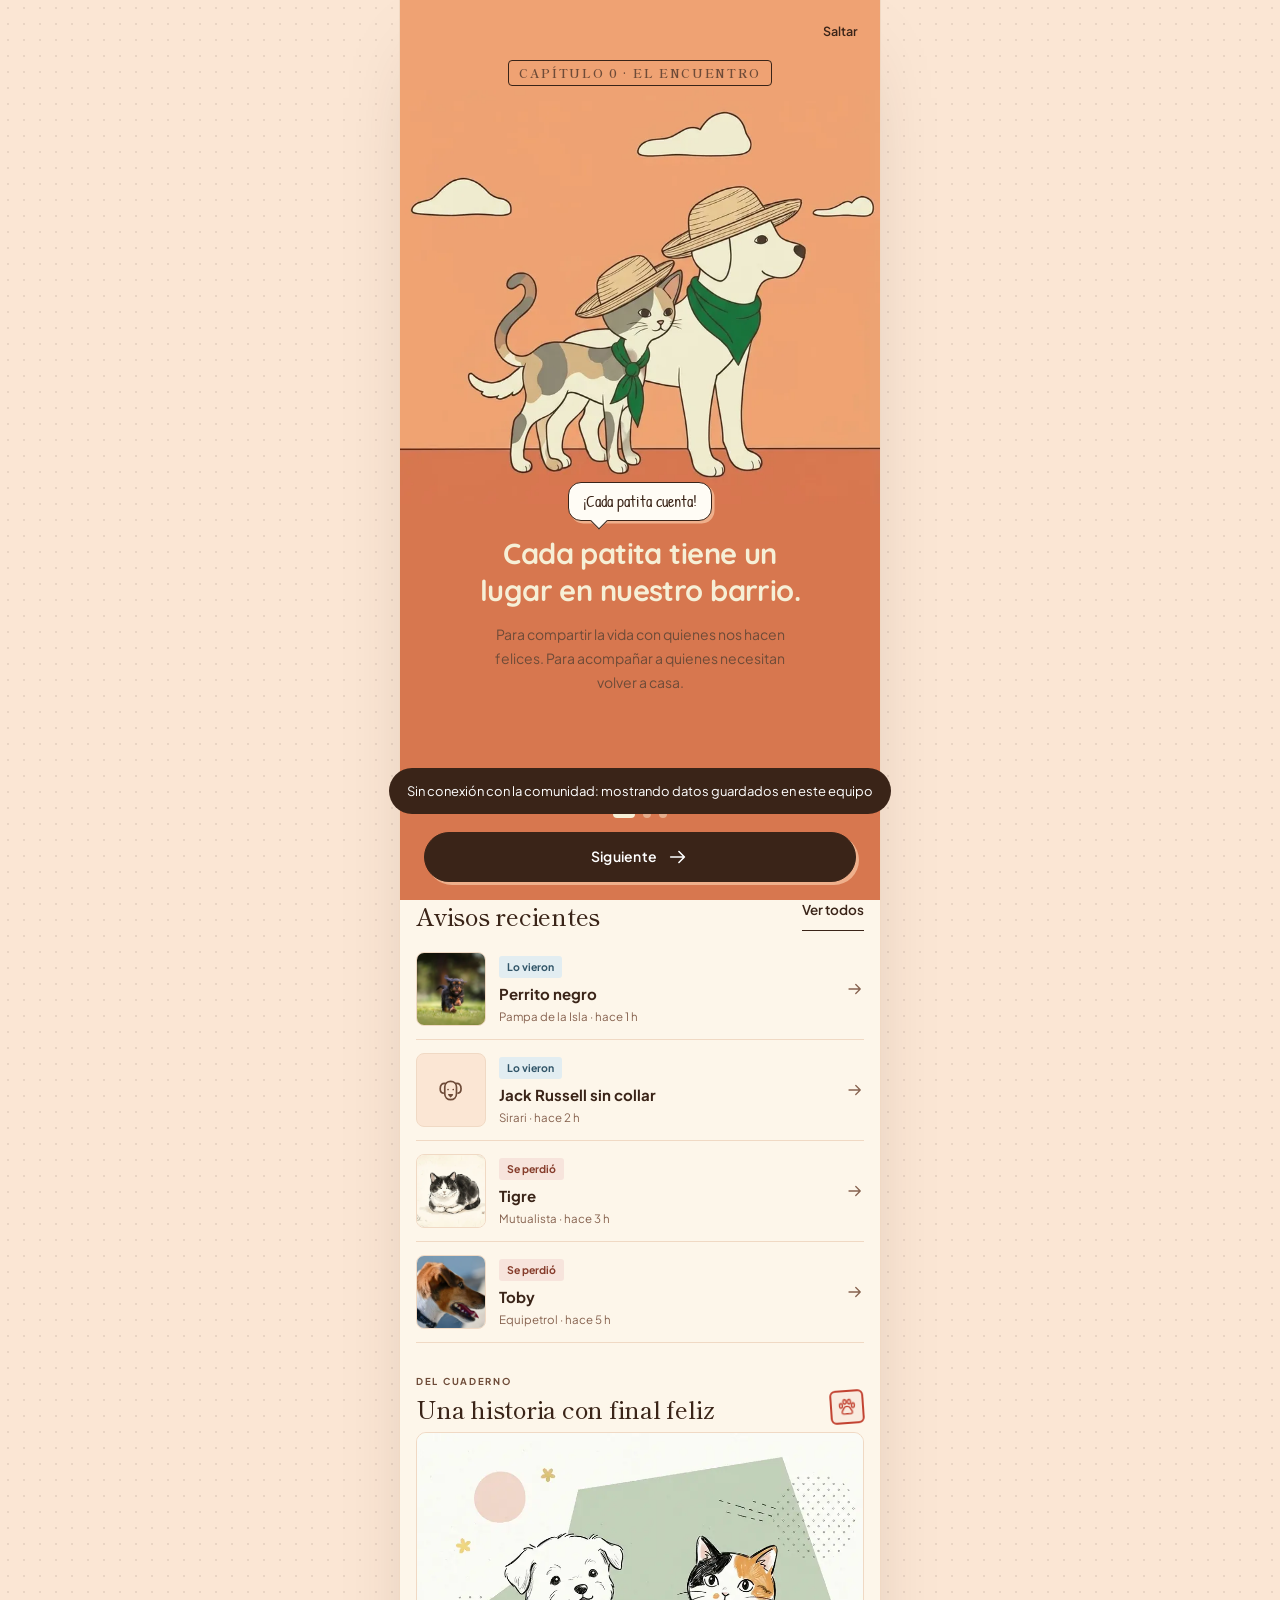
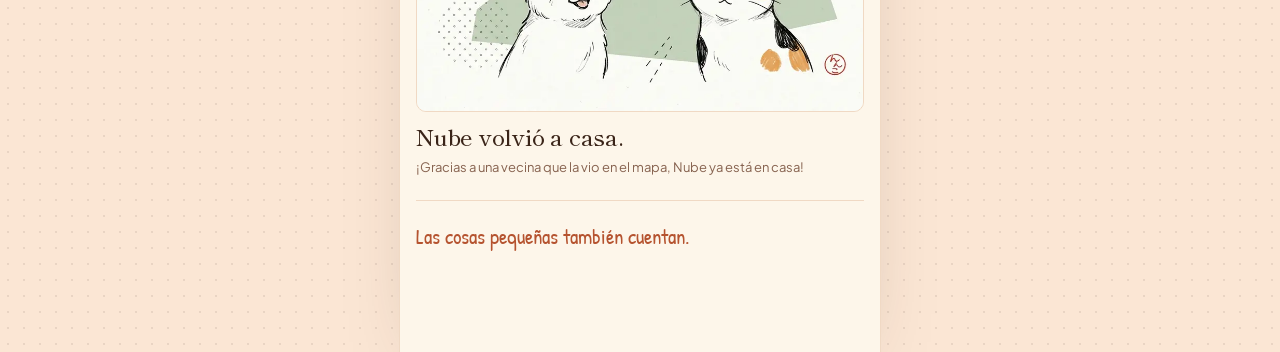
==== commit 3ad93cfe: "Título Cuatro patitas en letra redonda y mascota integrada sin marcos (versión 1.2) - Nombre en Quic" ====
--- a/dev.html
+++ b/dev.html
@@ -3,14 +3,14 @@
 <head>
 <meta charset="utf-8">
 <meta name="viewport" content="width=device-width, initial-scale=1, viewport-fit=cover">
-<title>4 Patitas · Cada patita cuenta</title>
+<title>Cuatro Patitas · Cada patita cuenta</title>
 <meta name="description" content="Mascotas perdidas, vistas y encontradas en Santa Cruz de la Sierra. Un cuaderno de barrio con estilo japonés.">
-<meta name="theme-color" content="#fbe6d4">
+<meta name="theme-color" content="#c8653f">
 <meta name="mobile-web-app-capable" content="yes">
 <meta name="apple-mobile-web-app-capable" content="yes">
 <link rel="preconnect" href="https://fonts.googleapis.com">
 <link rel="preconnect" href="https://fonts.gstatic.com" crossorigin>
-<link href="https://fonts.googleapis.com/css2?family=Shippori+Mincho:wght@500;700&family=Patrick+Hand&family=Plus+Jakarta+Sans:wght@400;500;600;700&display=swap" rel="stylesheet">
+<link href="https://fonts.googleapis.com/css2?family=Shippori+Mincho:wght@500;700&family=Patrick+Hand&family=Quicksand:wght@600;700&family=Plus+Jakarta+Sans:wght@400;500;600;700&display=swap" rel="stylesheet">
 <link rel="icon" type="image/png" href="assets/icono.png">
 <link rel="stylesheet" href="vendor/leaflet.min.css">
 <link rel="stylesheet" href="src/css/app.css">
--- a/src/css/app.css
+++ b/src/css/app.css
@@ -12,6 +12,9 @@
   --pastel:#f9d3b8; --pastel-light:#fbe6d4; --pastel-dark:#efb08c;
   --green:#b5532f; --green-dark:#86391d; --yellow:#efd49b; --hanko:#c24332; --blue:#405c6d;
   --salmon:#efa274; --terracota:#d7774f; --bandana:#1b743c;
+  /* colores medidos en los bordes de la ilustración: así la imagen se funde con la interfaz sin costuras */
+  --sky:#efa273; --ground:#d7774f; --cream:#f6efd6; --bar:#c8653f;
+  --round:'Quicksand','Nunito','Varela Round',var(--sans);
   --serif:'Shippori Mincho','Hiragino Mincho ProN','Yu Mincho',Georgia,serif;
   --hand:'Patrick Hand','Segoe Print',cursive;
   --sans:'Plus Jakarta Sans',-apple-system,BlinkMacSystemFont,'Segoe UI',sans-serif;
@@ -36,15 +39,18 @@
 @media (min-width:560px){ .phone{box-shadow:0 0 0 1px var(--line),0 30px 80px -40px rgba(58,36,24,.35)} }
 
 /* ---------- barra superior ---------- */
-.top{position:sticky;top:0;z-index:40;display:flex;align-items:center;justify-content:space-between;gap:10px;height:calc(var(--top) + var(--safe-t));padding:var(--safe-t) 16px 0;background:rgba(253,246,234,.94);backdrop-filter:blur(8px);-webkit-backdrop-filter:blur(8px);border-bottom:1px solid var(--line)}
+.top{position:sticky;top:0;z-index:40;display:flex;align-items:center;justify-content:space-between;gap:10px;height:calc(var(--top) + var(--safe-t));padding:var(--safe-t) 16px 0;background:var(--bar);color:var(--cream);box-shadow:0 1px 0 rgba(58,36,24,.18)}
 .brand{display:flex;align-items:center;gap:8px}
-.brand img{width:44px;height:auto}
-.brand span{font-family:var(--hand);font-size:26px;line-height:1;padding-top:3px}
-.brand .titulo{height:38px;width:auto;max-width:min(190px,52vw);object-fit:contain;object-position:left center}
+.wordmark{font-family:var(--round);font-weight:700;font-size:25px;line-height:1;letter-spacing:-.015em;color:var(--cream);white-space:nowrap}
+/* el punto de la i es la pañoleta verde de la mascota */
+.wordmark__i{position:relative;display:inline-block}
+.wordmark__i::after{content:"";position:absolute;left:50%;top:.17em;width:.19em;height:.19em;margin-left:-.095em;border-radius:50%;background:var(--bandana)}
+.wordmark__dot{color:var(--bandana)}
+.wordmark--big{font-size:24px;white-space:normal;text-align:center}
 .place{display:flex;align-items:center;gap:6px;font-size:11px;line-height:1.25;text-align:right}
-.place small{display:block;color:var(--muted);font-size:9.5px}
+.place small{display:block;color:var(--cream);opacity:.85;font-size:9.5px}
 .place .icon{width:16px;height:16px}
-.avatar-btn{width:38px;height:38px;border-radius:50%;border:1.5px solid var(--ink);display:grid;place-items:center;background:var(--pastel);overflow:hidden;font-family:var(--serif);font-weight:700}
+.avatar-btn{width:38px;height:38px;border-radius:50%;border:1.5px solid var(--ink);display:grid;place-items:center;background:var(--cream);color:var(--ink);overflow:hidden;font-family:var(--serif);font-weight:700}
 .avatar-btn img{width:100%;height:100%;object-fit:cover}
 .top__end{display:flex;align-items:center;gap:10px}
 
@@ -103,10 +109,10 @@
 .strip{margin:26px -16px 0;background:var(--white);border-block:1px solid var(--line);padding:18px 16px;display:grid;grid-template-columns:1fr auto;gap:12px;align-items:center}
 .strip img{width:100%;max-width:260px;border-radius:10px}
 .strip .hand{transform:rotate(-3deg)}
-/* la mascota de la app: tarjeta salmón a todo lo ancho con la nota a mano debajo */
-.strip--mascota{grid-template-columns:minmax(0,1fr);background:var(--salmon);border-color:var(--pastel-dark);padding:14px 16px 16px;text-align:center}
-.strip--mascota img{width:100%;max-width:100%;height:auto;border-radius:14px;border:1.5px solid var(--ink)}
-.strip--mascota .hand{color:var(--ink);transform:rotate(-2deg);margin-top:-4px}
+/* la mascota de la app a todo lo ancho: el cielo y el suelo de la ilustración continúan en la tarjeta */
+.poster-card{margin:26px -16px 0;background:var(--ground);text-align:center;padding-bottom:22px}
+.poster-card img{width:100%;height:auto;display:block}
+.poster-card .wordmark{margin:4px 24px 0}
 .story{display:block;width:100%;text-align:left;margin-top:8px}
 .story img{width:100%;aspect-ratio:16/10;object-fit:cover;border-radius:10px;border:1px solid var(--line)}
 .story h3{font-size:23px;margin:10px 0 4px}
@@ -266,8 +272,20 @@
 .welcome__slides{flex:1;display:flex;overflow-x:auto;scroll-snap-type:x mandatory;scrollbar-width:none}
 .welcome__slides::-webkit-scrollbar{display:none}
 .slide{flex:0 0 100%;scroll-snap-align:center;display:flex;flex-direction:column;align-items:center;justify-content:center;gap:14px;padding:0 24px;text-align:center}
-.slide img{width:min(82%,330px);border-radius:16px;mask-image:radial-gradient(ellipse 62% 60% at 50% 50%,#000 60%,transparent 100%);-webkit-mask-image:radial-gradient(ellipse 62% 60% at 50% 50%,#000 60%,transparent 100%)}
-.slide img.solid{mask-image:none;-webkit-mask-image:none;border-radius:22px;box-shadow:4px 4px 0 var(--pastel-dark);border:1.5px solid var(--ink)}
+.slide img{width:min(82%,330px);height:auto;border-radius:16px;mask-image:radial-gradient(ellipse 62% 60% at 50% 50%,#000 60%,transparent 100%);-webkit-mask-image:radial-gradient(ellipse 62% 60% at 50% 50%,#000 60%,transparent 100%)}
+.slide__text{display:flex;flex-direction:column;align-items:center;gap:14px}
+.welcome{transition:background-color .4s}
+.welcome.poster{background:linear-gradient(var(--sky) 50%,var(--ground) 50%)}
+.slide:not(.slide--poster){background:var(--pastel-light) radial-gradient(rgba(58,36,24,.09) 1.1px,transparent 1.2px) 0 0/16px 16px}
+.slide--poster{justify-content:flex-start;gap:0;padding:0;background:var(--sky)}
+.slide--poster .jp-tag{margin:46px 0 4px;background:transparent;border-color:var(--ink)}
+.slide--poster img{width:100%;height:auto;max-width:none;border-radius:0;mask-image:none;-webkit-mask-image:none}
+.slide--poster .slide__text{flex:1;align-self:stretch;background:var(--ground);padding:6px 24px 0}
+.slide--poster h1{color:var(--cream);font-family:var(--round);font-weight:700;letter-spacing:-.02em}
+.slide--poster p{color:var(--cream)}
+.slide--poster .bubble{margin-top:-28px}
+.welcome.poster .dots i{background:rgba(246,239,214,.45)}
+.welcome.poster .dots i.on{background:var(--cream)}
 .slide h1{font-size:29px}
 .slide p{font-size:14px;color:var(--ink-light);max-width:320px}
 .welcome__foot{display:flex;flex-direction:column;align-items:center;gap:14px;padding:0 24px}
@@ -299,3 +317,4 @@
 @keyframes blink{50%{opacity:.3}}
 
 @media (prefers-reduced-motion:reduce){*,*::before,*::after{animation:none!important;transition:none!important}}
+.top .live{background:var(--cream)}
